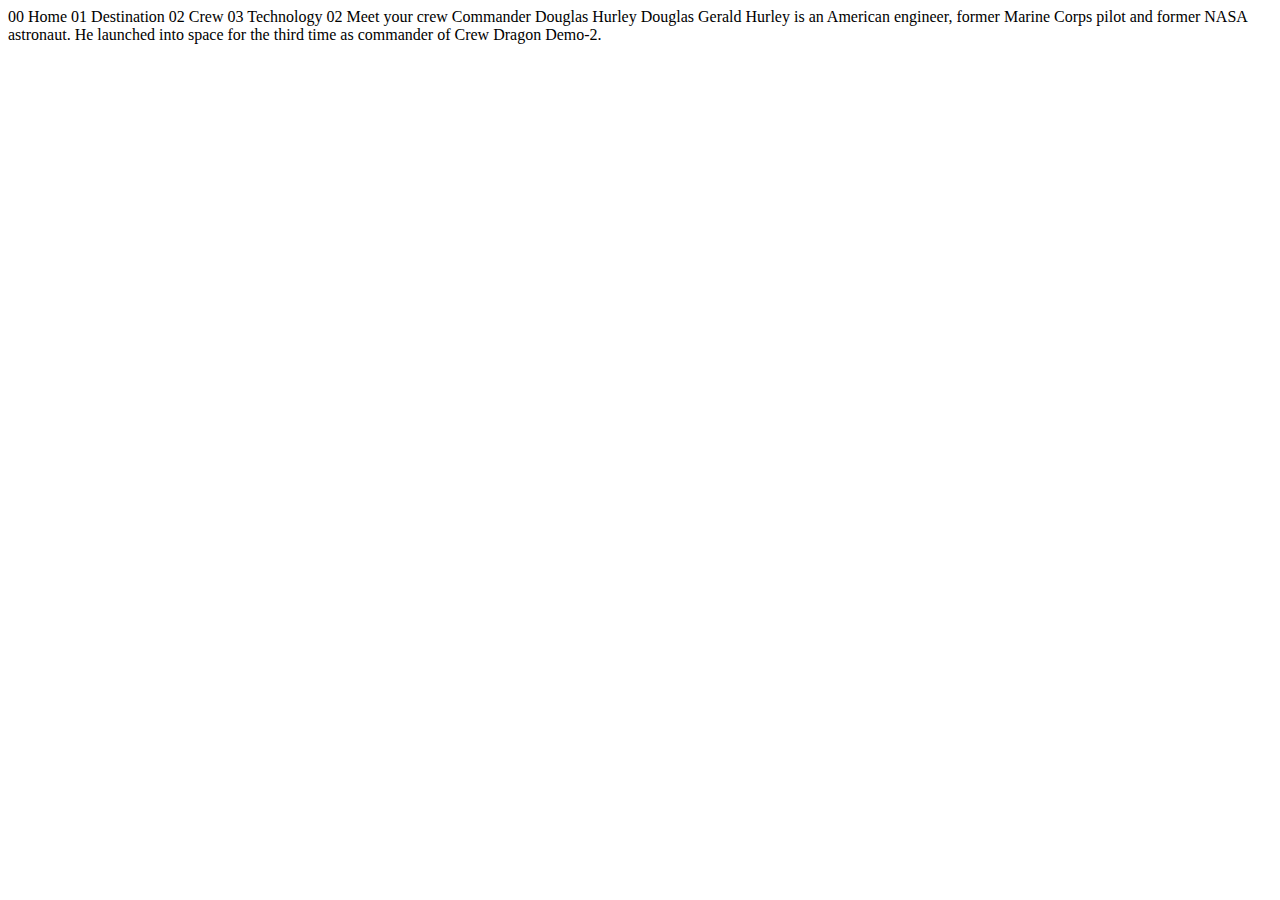
==== crew-commander.html @ fe4d5606 "added destination pages" ====
<!DOCTYPE html>
<html lang="en">
<head>
  <meta charset="UTF-8">
  <meta name="viewport" content="width=device-width, initial-scale=1.0">

  <link rel="icon" type="image/png" sizes="32x32" href="./assets/favicon-32x32.png">
  
  <title>Frontend Mentor | Space tourism website</title>
</head>
<body>

  00 Home
  01 Destination
  02 Crew
  03 Technology

  02 Meet your crew

  Commander
  Douglas Hurley

  Douglas Gerald Hurley is an American engineer, former Marine Corps pilot 
  and former NASA astronaut. He launched into space for the third time as 
  commander of Crew Dragon Demo-2.
</body>
</html>
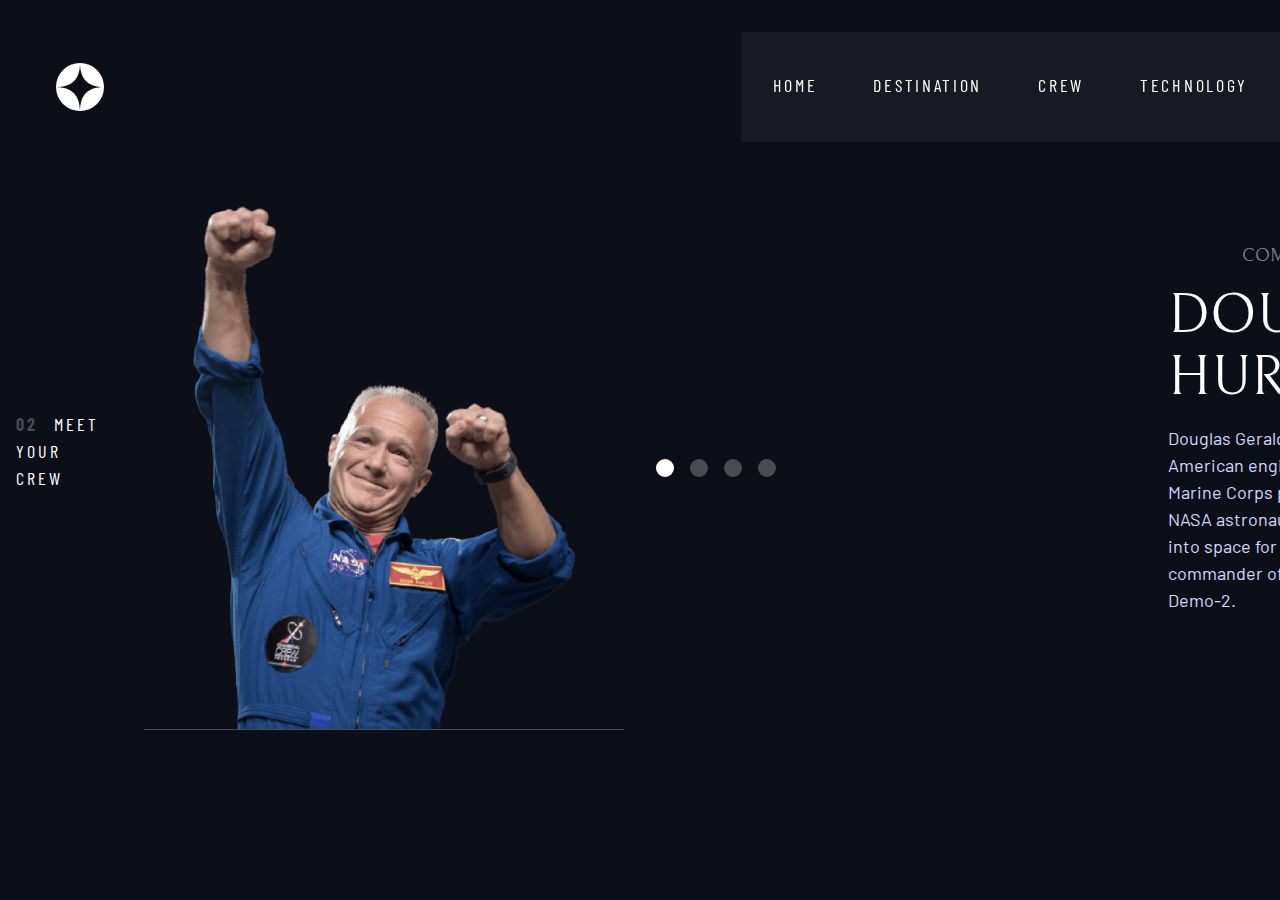
==== commit ccbeefd4: "crew pages" ====
--- a/crew-commander.html
+++ b/crew-commander.html
@@ -1,27 +1,70 @@
 <!DOCTYPE html>
 <html lang="en">
+
 <head>
   <meta charset="UTF-8">
   <meta name="viewport" content="width=device-width, initial-scale=1.0">
 
   <link rel="icon" type="image/png" sizes="32x32" href="./assets/favicon-32x32.png">
-  
+  <!-- Google fonts -->
+  <link rel="preconnect" href="https://fonts.googleapis.com">
+  <link rel="preconnect" href="https://fonts.gstatic.com" crossorigin>
+  <link
+    href="https://fonts.googleapis.com/css2?family=Barlow+Condensed:wght@400;700&family=Bellefair&family=Barlow:wght@400;700&display=swap"
+    rel="stylesheet">
+
+  <!-- Our custom CSS -->
+  <link rel="stylesheet" href="index.css">
+
   <title>Frontend Mentor | Space tourism website</title>
+
+  <script src="index.js" defer></script>
 </head>
+
 <body>
 
-  00 Home
-  01 Destination
-  02 Crew
-  03 Technology
+  <header class="primary-header flex">
+    <div>
+      <img src="./assets/shared/logo.svg" alt="space tourism logo" class="logo">
+    </div>
+    <button class="mobile-nav-toggle" aria-controls="primary-navigation"><span class="sr-only" aria-expanded="false">Menu</span></button>
+    <nav>
+        <ul id="primary-navigation" data-visible="false" class="primary-navigation underline-indicators flex">
+            <li class="active"><a class="ff-sans-cond uppercase text-white letter-spacing-2" href="index.html"><span aria-hidden="true">00</span>Home</a>
+            <li><a class="ff-sans-cond uppercase text-white letter-spacing-2" href="destination.html"><span aria-hidden="true">01</span>Destination</a>
+            <li><a class="ff-sans-cond uppercase text-white letter-spacing-2" href="crew.html"><span aria-hidden="true">02</span>Crew</a>
+            <li><a class="ff-sans-cond uppercase text-white letter-spacing-2" href="technology.html"><span aria-hidden="true">03</span>Technology</a>
+        </ul>
+    </nav>
+  </header>
 
-  02 Meet your crew
+  <main id="main" class="grid-container grid-container--destination flow">
+    <h1 class="crew-numbered-title"><span aria-hidden="true">02</span> Meet your crew</h1>
 
-  Commander
-  Douglas Hurley
+    <div class="crew-image-container flex">
+      <img class="crew-image" src="assets/crew/image-douglas-hurley.png" alt="Douglas Hurley">
+    </div>
 
-  Douglas Gerald Hurley is an American engineer, former Marine Corps pilot 
-  and former NASA astronaut. He launched into space for the third time as 
-  commander of Crew Dragon Demo-2.
+    <div class="dot-indicators flex">
+      <button aria-selected="true"><span class="sr-only">Slide title</span></button>
+      <button aria-selected="false"><span class="sr-only">Slide title</span></button>
+      <button aria-selected="false"><span class="sr-only">Slide title</span></button>
+      <button aria-selected="false"><span class="sr-only">Slide title</span></button>
+  </div>
+
+    <article class="crew-info flex">
+      <h2 class="fs-400 uppercase ff-serif" style="color: hsl( var(--clr-white) / .5);">Commander</h2>
+      <h3 class="fs-700 uppercase ff-serif">Douglas Hurley</h3>
+
+      <div class="crew-meta">
+        <div>
+          <p class="text-accent fs-400">Douglas Gerald Hurley is an American engineer, 
+            former Marine Corps pilot and former NASA astronaut. He launched into space 
+            for the third time as commander of Crew Dragon Demo-2.</p>
+      </div>
+      
+    </article>
+  </main>
 </body>
+
 </html>--- a/index.css
+++ b/index.css
@@ -0,0 +1,571 @@
+/* ------------------- */
+/* Custom properties   */
+/* ------------------- */
+
+:root {
+  /* colors */
+  --clr-dark: 230 35% 7%;
+  --clr-light: 231 77% 90%;
+  --clr-white: 0 0% 100%;
+  
+  /* font-sizes */
+  --fs-900: clamp(5rem, 8vw + 1rem, 9.375rem);
+  --fs-800: 3.5rem;
+  --fs-700: 1.5rem;
+  --fs-600: 1rem;
+  --fs-500: 1.75rem;
+  --fs-400: 0.9375rem;
+  --fs-300: 1rem;
+  --fs-200: 0.875rem;
+  
+  /* font-families */
+  --ff-serif: "Bellefair", serif;
+  --ff-sans-cond: "Barlow Condensed", sans-serif;
+  --ff-sans-normal: "Barlow", sans-serif;
+}
+
+@media (min-width: 35em) {
+  :root {
+      --fs-800: 5rem;
+      --fs-700: 2.5rem;
+      --fs-600: 1.5rem;
+      --fs-400: 1rem;
+  }
+}
+
+@media (min-width: 45em) {
+  :root {
+      /* font-sizes */
+      --fs-800: 6.25rem;
+      --fs-700: 3.5rem;
+      --fs-600: 2rem;
+      --fs-400: 1.125rem;
+  }
+}
+
+
+/* ------------------- */
+/* Reset               */
+/* ------------------- */
+
+/* https://piccalil.li/blog/a-modern-css-reset/ */
+
+/* Box sizing */
+*,
+*::before,
+*::after {
+  box-sizing: border-box;
+}
+
+/* Reset margins */
+body,
+h1,
+h2,
+h3,
+h4,
+h5,
+p,
+figure,
+picture {
+  margin: 0; 
+}
+
+h1,
+h2,
+h3,
+h4,
+h5,
+h6,
+p {
+  font-weight: 400;
+}
+
+/* set up the body */
+body {
+  font-family: var(--ff-sans-normal);
+  font-size: var(--fs-400);
+  color: hsl( var(--clr-white) );
+  background-color: hsl( var(--clr-dark) );
+  line-height: 1.5;
+  min-height: 100vh;
+  
+  display: grid;
+  grid-template-rows: min-content 1fr;
+
+  
+  overflow-x: hidden;
+}
+
+/* make images easier to work with */
+img,
+picutre {
+  max-width: 100%;
+  display: block;
+}
+
+/* make form elements easier to work with */
+input,
+button,
+textarea,
+select {
+  font: inherit;
+}
+
+/* remove animations for people who've turned them off */
+@media (prefers-reduced-motion: reduce) {  
+*,
+*::before,
+*::after {
+  animation-duration: 0.01ms !important;
+  animation-iteration-count: 1 !important;
+  transition-duration: 0.01ms !important;
+  scroll-behavior: auto !important;
+}
+}
+
+
+/* ------------------- */
+/* Utility classes     */
+/* ------------------- */
+
+/* general */
+
+.flex {
+  display: flex;
+  gap: var(--gap, 1rem);
+}
+
+.grid {
+  display: grid;
+  gap: var(--gap, 1rem);
+}
+
+.d-block {
+  display: block;
+}
+
+.flow > *:where(:not(:first-child)) {
+  margin-top: var(--flow-space, 1rem);
+}
+
+.container {
+  padding-inline: 2em;
+  margin-inline: auto;
+  max-width: 80rem;
+}
+
+.sr-only {
+position: absolute; 
+width: 1px;
+height: 1px;
+padding: 0;
+margin: -1px; 
+overflow: hidden;
+clip: rect(0, 0, 0, 0);
+white-space: nowrap; /* added line */
+border: 0;
+}
+
+/* colors */
+
+.bg-dark { background-color: hsl( var(--clr-dark) );}
+.bg-accent { background-color: hsl( var(--clr-light) );}
+.bg-white { background-color: hsl( var(--clr-white) );}
+
+.text-dark { color: hsl( var(--clr-dark) );}
+.text-accent { color: hsl( var(--clr-light) );}
+.text-white { color: hsl( var(--clr-white) );}
+
+/* typography */
+
+.ff-serif { font-family: var(--ff-serif); } 
+.ff-sans-cond { font-family: var(--ff-sans-cond); } 
+.ff-sans-normal { font-family: var(--ff-sans-normal); } 
+
+.letter-spacing-1 { letter-spacing: 4.75px; } 
+.letter-spacing-2 { letter-spacing: 2.7px; } 
+.letter-spacing-3 { letter-spacing: 2.35px; } 
+
+.uppercase { text-transform: uppercase; }
+
+.fs-900 { font-size: var(--fs-900); }
+.fs-800 { font-size: var(--fs-800); }
+.fs-700 { font-size: var(--fs-700); }
+.fs-600 { font-size: var(--fs-600); }
+.fs-500 { font-size: var(--fs-500); }
+.fs-400 { font-size: var(--fs-400); }
+.fs-300 { font-size: var(--fs-300); }
+.fs-200 { font-size: var(--fs-200); }
+
+.fs-900,
+.fs-800,
+.fs-700,
+.fs-600 {
+  line-height: 1.1;
+}
+
+.numbered-title {
+  font-family: var(--ff-sans-cond);
+  font-size: var(--fs-500);
+  text-transform: uppercase;
+  letter-spacing: 4.72px; 
+}
+
+.numbered-title span {
+  margin-right: .5em;
+  font-weight: 700;
+  color: hsl( var(--clr-white) / .25);
+}
+
+
+/* ------------------- */
+/* Compontents         */
+/* ------------------- */
+
+.large-button {
+  font-size: 2rem;
+  position: relative;
+  z-index: 1;
+  display: inline-grid;
+  place-items: center;
+  padding: 0 2em;
+  border-radius: 50%;
+  aspect-ratio: 1;
+  text-decoration: none;
+}
+
+.large-button::after {
+  content: '';
+  position: absolute;
+  z-index: -1;
+  width: 100%;
+  height: 100%;
+  background: hsl( var(--clr-white) / .1);
+  border-radius: 50%;
+  opacity: 0;
+  transition: opacity 500ms linear, transform 750ms ease-in-out;
+}
+
+.large-button:hover::after,
+.large-button:focus::after {
+  opacity: 1;
+  transform: scale(1.5);
+}
+/*Primary Navigation */
+
+.logo {
+  margin: 2rem clamp(1.5rem, 5vw ,3.5rem);
+}
+
+.primary-header {
+  justify-content: space-between;
+  align-items: center;
+}
+
+
+.primary-navigation {
+  --gap: clamp(1.5rem, 5vw ,3.5rem);
+  --underline-gap: .5rem;
+  list-style: none;
+  padding: 0;
+  margin: 0;
+  background: hsl( var(--clr-white) / 0.05);
+  backdrop-filter: blur(1.5rem);
+}
+
+
+.mobile-nav-toggle {
+  display: none;
+
+  }
+  
+.primary-navigation[data-visible="true"] {
+    transform: translateX(0);
+    
+  }
+
+.primary-navigation.underline-indicators > .active{
+    border: 0;
+
+  }
+
+@media (max-width:35rem){
+  .primary-navigation {
+    --underline-gap: .5rem;
+    position: fixed;
+    z-index: 1000;
+    inset: 0 0 0 30%;
+    background: hsl( var(--clr-white) / .0.05);
+    list-style: none;
+    padding: min(20rem, 15vh) 2rem;
+    margin: 0;
+    flex-direction: column;
+    transform: translateX(100%);
+
+    transition: transform .5s ease;
+  }
+
+  .mobile-nav-toggle {
+    display: block;
+    position: absolute;
+    z-index: 2000;
+    right: 1rem;
+    top: 2rem;
+    background: transparent;
+    background-image: url(./assets/shared/icon-hamburger.svg);
+    background-repeat: no-repeat;
+    background-position: center;
+    width: 1.5rem;
+    aspect-ratio: 1;
+    border: 0;
+  }
+
+  .mobile-nav-toggle[aria-expanded="true"] {
+    background-image: url(./assets/shared/icon-close.svg);
+  }
+
+  .mobile-nav-toggle:focus-visible {
+    outline: 5px solid white;
+    outline-offset: 5px;
+  }
+
+}
+
+@media (min-width: 35em) and (max-width: 45em) {
+  .primary-navigation {
+    padding: 2rem;
+
+  }
+
+  .primary-navigation a > span {
+    display: none;
+  }
+}
+@media (min-width: 45em) {
+  .primary-navigation {
+    padding: 2rem;
+    margin-block: 2rem;
+
+  }
+
+  .primary-navigation a > span {
+    display: none;
+  }
+}
+
+.primary-navigation a {
+  text-decoration: none;
+}
+
+.primary-navigation a > span {
+  font-weight: 700;
+  margin-right: .5em;
+}
+
+.underline-indicators > * {
+  cursor: pointer;
+  padding: var(--underline-gap, 1rem) 0;
+  border: 0;
+  border-bottom: .2rem solid hsl( var(--clr-white) / 0 );
+}
+
+.underline-indicators > *:hover,
+.underline-indicators > *:focus {
+  border-color: hsl( var(--clr-white) / .5);
+}
+
+.underline-indicators > .active,
+.underline-indicators > [aria-selected="true"] {
+  color: hsl( var(--clr-white) / 1);
+  border-color: hsl( var(--clr-white) / 1); 
+}
+
+.tab-list {
+  --gap: 2rem;
+}
+
+.dot-indicators > * {
+  cursor: pointer;
+  border: 0;
+  border-radius: 50%;
+  padding: .5em;
+  background-color: hsl( var(--clr-white) / .25);
+}
+
+.dot-indicators > *:hover,
+.dot-indicators > *:focus { 
+  background-color: hsl( var(--clr-white) / .5);
+}
+
+.dot-indicators > [aria-selected="true"] {
+  background-color: hsl( var(--clr-white) / 1); 
+}
+
+
+/* ------------------- */
+/* Page Specifc         */
+/* ------------------- */
+
+body {
+  background-size: cover;
+  background-position: bottom center;
+}
+
+/*Home */
+
+.home {
+  background-image: url(./assets/home/background-home-mobile.jpg);
+}
+
+@media (min-width: 35rem) {
+  .home {
+    background-position: center center;
+      background-image: url(./assets/home/background-home-tablet.jpg);
+  }
+}
+
+@media (min-width: 45rem) {
+  .home {
+      background-image: url(./assets/home/background-home-desktop.jpg);
+  }
+}
+
+
+/* ------------------- */
+/* Layout         */
+/* ------------------- */
+
+
+.grid-container {
+  text-align: center;
+  display: grid;
+  place-items: center;
+  padding-inline: 1rem;
+  padding-bottom: 2rem;
+}
+
+.grid-container * {
+  max-width: 50ch;
+}
+
+.grid-container--destination {
+  --flow-space: 2rem;
+  grid-template-areas: 
+    'title'
+    'image'
+    'tabs'
+    'content'
+}
+
+.numbered-title {
+  grid-area: title;
+}
+
+.grid-container--destination img {
+  grid-area: image;
+  max-width: 60%;
+}
+
+.grid-container--destination > .tab-list {
+  grid-area: tabs;
+}
+
+.grid-container--destination > .destination-info {
+  grid-area: content;
+}
+
+.destination-meta {
+  flex-direction: column;
+  border-top: 1px solid hsl( var(--clr-white) / .25);
+  padding-top: 2.5rem;
+  margin-top: 2.5rem;
+}
+
+@media (min-width: 35rem) {
+  .numbered-title {
+    justify-self: start;
+    margin-top: 2rem;
+  }
+
+  .destination-meta {
+    flex-direction: row;
+    justify-content: space-evenly;
+    
+  }
+}
+
+@media (min-width: 45em) {
+
+  .grid-container {
+      text-align: left;
+      column-gap: var(--container-gap, 2rem);
+      grid-template-columns: minmax(1rem, 1fr) repeat(2, minmax(0, 30rem)) minmax(1rem, 1fr);
+  }
+  
+  .grid-container--home > *:first-child {
+      grid-column: 2;
+  }
+
+  .grid-container--home > *:last-child {
+      grid-column: 3;
+  }
+  
+  .grid-container--home {
+      padding-bottom: max(6rem, 20vh);
+      align-items: end;
+  }
+
+  .grid-container--destination {
+    justify-items: start;
+    align-content: start;
+    --flow-space: 2rem;
+    grid-template-areas: 
+      '. title title .'
+      '. image tabs .'
+      '. image content .'
+  }
+
+  .grid-container--destination img {
+    max-width: 80%;
+  }
+
+  .destination-meta {
+    --gap: min(5vw, 6rem);
+    justify-content: left;
+    white-space: nowrap;
+  }
+
+  
+}
+
+/*Crew page */
+
+.crew-numbered-title {
+  font-family: var(--ff-sans-cond);
+  font-size: var(--fs-400);
+  text-transform: uppercase;
+  letter-spacing: 3px; 
+}
+
+.crew-numbered-title span {
+  margin-right: .5em;
+  font-weight: 700;
+  color: hsl( var(--clr-white) / .25);
+}
+
+.crew-info {
+  flex-direction: column;
+  align-items: center;
+}
+
+.crew-meta {
+  margin-bottom: 5rem;
+}
+
+.crew-image-container {
+  justify-content: center;
+  border-bottom: 1px solid hsl( var(--clr-white) / .25);
+}
+
+
+
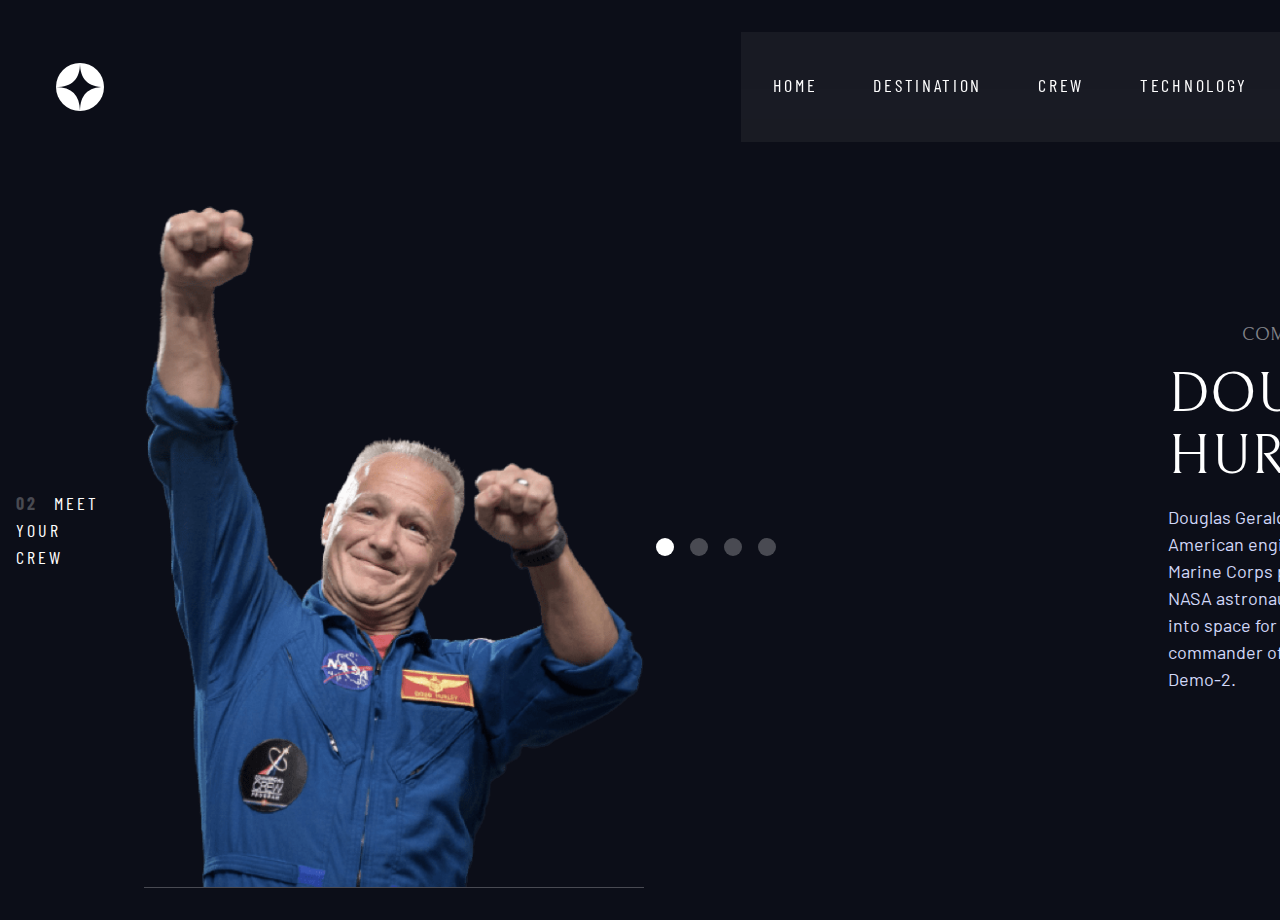
==== commit db2813ae: "final website changes with tab functionality" ====
--- a/crew-commander.html
+++ b/crew-commander.html
@@ -39,7 +39,8 @@
   </header>
 
   <main id="main" class="grid-container grid-container--destination flow">
-    <h1 class="crew-numbered-title"><span aria-hidden="true">02</span> Meet your crew</h1>
+    
+      <h1 class="crew-numbered-title"><span aria-hidden="true">02</span> Meet your crew</h1>
 
     <div class="crew-image-container flex">
       <img class="crew-image" src="assets/crew/image-douglas-hurley.png" alt="Douglas Hurley">
--- a/index.css
+++ b/index.css
@@ -98,7 +98,7 @@
 
 /* make images easier to work with */
 img,
-picutre {
+picture {
   max-width: 100%;
   display: block;
 }
@@ -382,6 +382,7 @@
 
 .tab-list {
   --gap: 2rem;
+
 }
 
 .dot-indicators > * {
@@ -437,7 +438,7 @@
 
 
 .grid-container {
-  text-align: center;
+  
   display: grid;
   place-items: center;
   padding-inline: 1rem;
@@ -461,7 +462,7 @@
   grid-area: title;
 }
 
-.grid-container--destination img {
+.grid-container--destination picture {
   grid-area: image;
   max-width: 60%;
 }
@@ -525,7 +526,7 @@
       '. image content .'
   }
 
-  .grid-container--destination img {
+  .grid-container--destination picture {
     max-width: 80%;
   }
 
@@ -567,5 +568,12 @@
   border-bottom: 1px solid hsl( var(--clr-white) / .25);
 }
 
-
-
+@media (min-width: 35rem) {
+
+  .crew-numbered-title {
+    justify-self: start;
+  }
+
+}
+
+
